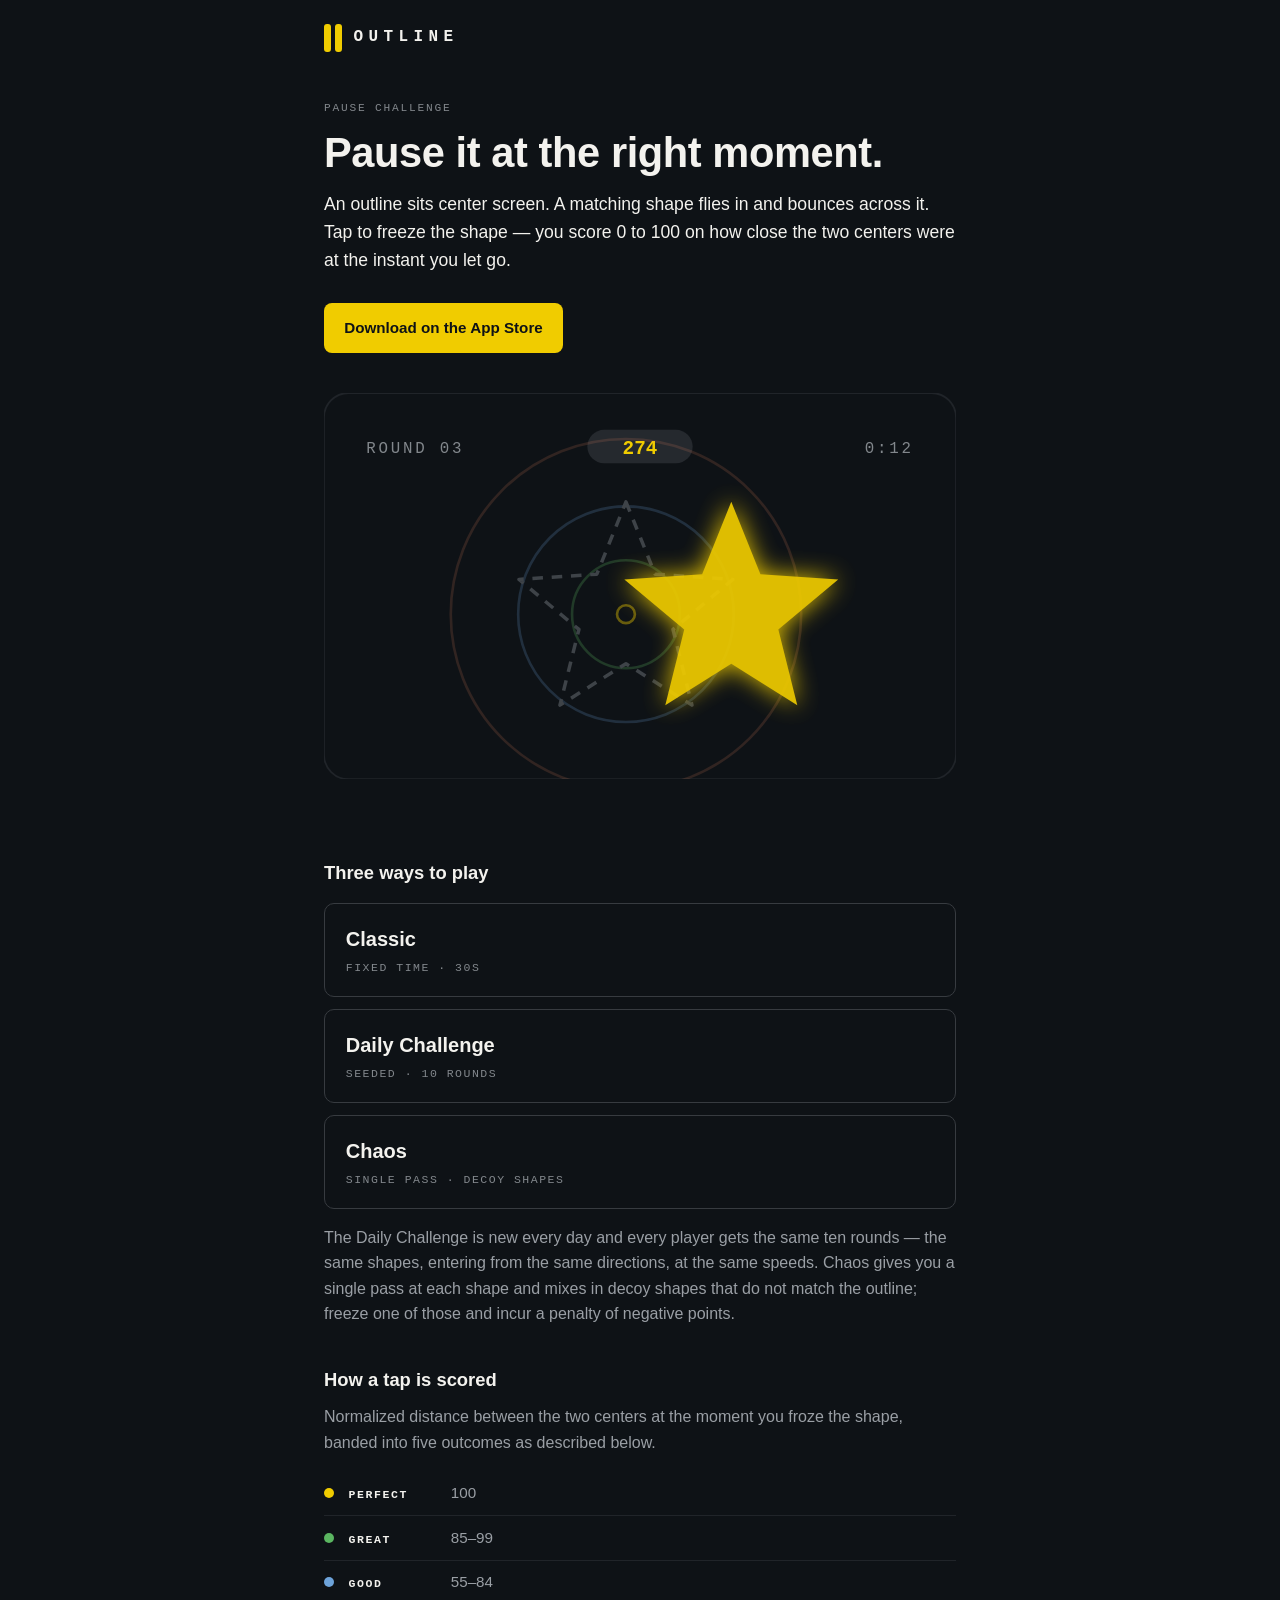
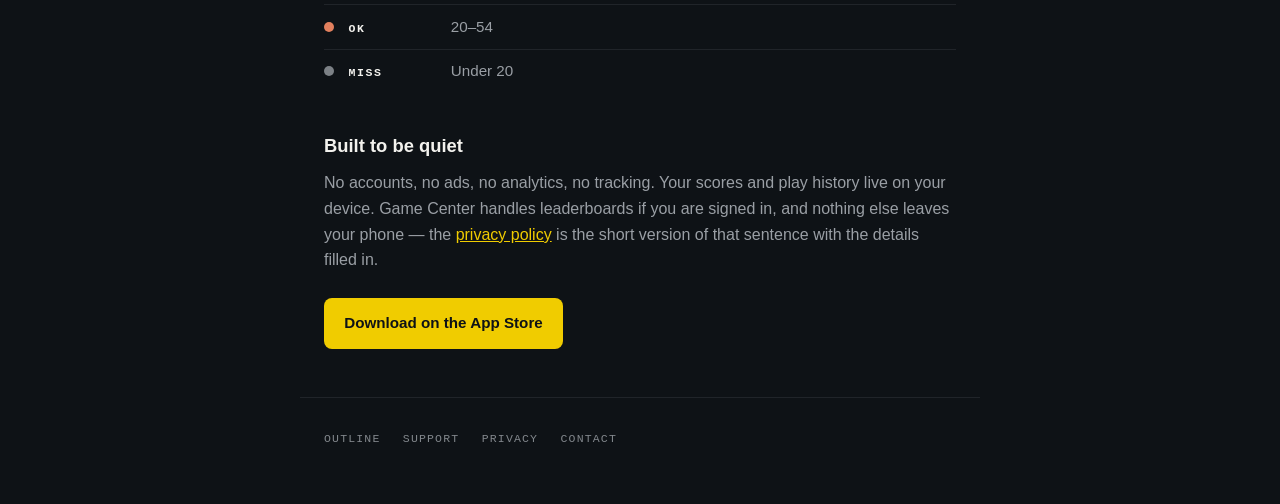
==== index.html @ 8ddeb72d "Drop the note beside the hero download button The button says what it does; "Free · iPhone · iOS 18 " ====
<!DOCTYPE html>
<html lang="en">
<head>
<meta charset="utf-8">
<meta name="viewport" content="width=device-width, initial-scale=1">
<title>Outline — a pause challenge for iPhone</title>
<meta name="description" content="An outline sits center screen. A matching shape flies across it. Tap to freeze it at the moment of best alignment.">
<meta name="apple-itunes-app" content="app-id=6803614824">
<link rel="icon" href="assets/mark.svg">
<link rel="stylesheet" href="assets/site.css">
<style>
  /* No bottom padding: the stage is the last thing in here, and main's own
     top padding is the whole gap to the next section. */
  .hero { max-width: var(--page); margin: 0 auto; padding: 3rem 1.5rem 0; }
  .hero h1 { font-size: 2.6rem; }
  .hero .lead { margin-bottom: 1.8rem; max-width: none; }

  /* The download ask, in the hero and again at the foot of main. Flex rather
     than a bare block so the button sizes to its text without picking up
     stray whitespace below it. */
  .cta { display: flex; }
  .cta-end { margin-top: 1.6rem; }

  .stage { margin: 2.5rem 0 0; }
  .stage svg { width: 100%; height: auto; display: block; }

  .modes { display: grid; gap: 0.8rem; margin: 1rem 0 0; }
  .mode {
    border: 1px solid var(--line-strong); border-radius: 10px;
    padding: 1.15rem 1.3rem;
  }
  .mode h3 { margin: 0 0 0.25rem; font-size: 1.25rem; font-weight: 600; }
  .mode p { margin: 0; font-family: var(--mono); font-size: 0.72rem;
            letter-spacing: 0.13em; text-transform: uppercase; color: var(--label); }

  .zones { display: grid; gap: 0; margin: 1rem 0 0; }
  .zone {
    display: flex; align-items: baseline; gap: 0.9rem;
    padding: 0.6rem 0; border-bottom: 1px solid var(--line);
  }
  .zone:last-child { border-bottom: 0; }
  .zone b {
    font-family: var(--mono); font-size: 0.72rem; letter-spacing: 0.14em;
    width: 5.5rem; flex: none;
  }
  .zone span { color: var(--text-2); font-size: 0.95rem; }
  .zone i {
    width: 10px; height: 10px; border-radius: 50%; flex: none;
    align-self: center;
  }
</style>
</head>
<body>

<div class="masthead">
  <a class="home" href="./">
    <span class="mark"><i></i><i></i></span>
    <span class="wordmark">OUTLINE</span>
  </a>
</div>

<section class="hero">
  <p class="label">Pause Challenge</p>
  <h1>Pause it at the right moment.</h1>
  <p class="lead">
    An outline sits center screen. A matching shape flies in and bounces across
    it. Tap to freeze the shape — you score 0 to 100 on how close the two centers
    were at the instant you let go.
  </p>

  <div class="cta">
    <a class="btn btn-fill" href="https://apps.apple.com/us/app/outline-pause-challenge-game/id6803614824">Download on the App&nbsp;Store</a>
  </div>

  <div class="stage">
    <svg viewBox="0 0 360 220" role="img" aria-label="A dashed star outline center screen with a solid yellow star passing across it.">
      <defs>
        <clipPath id="panel">
          <rect width="360" height="220" rx="14"/>
        </clipPath>
        <filter id="glow" x="-60%" y="-60%" width="220%" height="220%">
          <feGaussianBlur stdDeviation="7" result="b"/>
          <feMerge><feMergeNode in="b"/><feMergeNode in="SourceGraphic"/></feMerge>
        </filter>
      </defs>

      <rect width="360" height="220" rx="14" fill="#0E1216" stroke="#202429"/>

      <!-- HUD: the readouts that sit above the playfield in the app -->
      <text x="24" y="34" fill="#82878C" font-family="ui-monospace, SF Mono, Menlo, monospace"
            font-size="9" letter-spacing="1.6">ROUND 03</text>
      <rect x="150" y="21" width="60" height="19" rx="9.5" fill="#25292E"/>
      <text x="180" y="34.5" fill="#F0CC00" text-anchor="middle"
            font-family="ui-monospace, SF Mono, Menlo, monospace" font-size="11"
            font-weight="600">274</text>
      <text x="336" y="34" fill="#82878C" text-anchor="end"
            font-family="ui-monospace, SF Mono, Menlo, monospace" font-size="9"
            letter-spacing="1.6">0:12</text>

      <!-- Scoring bands, drawn where ScoreCurve actually puts them: its radius
           fractions (0.04 / 0.24 / 0.48 / 0.78) times this shape's size of 128,
           each in its own zone colour. Kept very faint — they are the reason the
           picture is legible, not something to look at. -->
      <g clip-path="url(#panel)" fill="none" stroke-width="1.5">
        <circle cx="172" cy="126" r="99.8" stroke="#E2805E" opacity="0.16"/>
        <circle cx="172" cy="126" r="61.4" stroke="#6DA3DA" opacity="0.2"/>
        <circle cx="172" cy="126" r="30.7" stroke="#5BB661" opacity="0.24"/>
        <circle cx="172" cy="126" r="5.1" stroke="#F0CC00" opacity="0.4"/>
      </g>

      <!-- The target outline -->
      <polygon points="172.0,62.0 188.6,103.2 232.9,106.2 198.8,134.7 209.6,177.8 172.0,154.2 134.4,177.8 145.2,134.7 111.1,106.2 155.4,103.2"
               fill="none" stroke="#3E4348" stroke-width="2" stroke-dasharray="6 5"
               stroke-linejoin="round"/>

      <!-- The shape mid-pass, a little off center — the moment before the tap -->
      <polygon points="232.0,62.0 248.6,103.2 292.9,106.2 258.8,134.7 269.6,177.8 232.0,154.2 194.4,177.8 205.2,134.7 171.1,106.2 215.4,103.2"
               fill="#F0CC00" opacity="0.92" filter="url(#glow)" stroke-linejoin="round"/>
    </svg>
  </div>
</section>

<main>

  <h2>Three ways to play</h2>
  <div class="modes">
    <div class="mode">
      <h3>Classic</h3>
      <p>Fixed time · 30s</p>
    </div>
    <div class="mode">
      <h3>Daily Challenge</h3>
      <p>Seeded · 10 rounds</p>
    </div>
    <div class="mode">
      <h3>Chaos</h3>
      <p>Single Pass · decoy shapes</p>
    </div>
  </div>
  <p style="margin-top:1rem">
    The Daily Challenge is new every day and every player gets the same ten
    rounds — the same shapes, entering from the same directions, at the same
    speeds. Chaos gives you a single pass at each shape and mixes in decoy shapes
    that do not match the outline; freeze one of those and incur a penalty of
    negative points.
  </p>

  <h2>How a tap is scored</h2>
  <p>
    Normalized distance between the two centers at the moment you froze the
    shape, banded into five outcomes as described below.
  </p>
  <div class="zones">
    <div class="zone"><i style="background:var(--perfect)"></i><b>PERFECT</b><span>100</span></div>
    <div class="zone"><i style="background:var(--great)"></i><b>GREAT</b><span>85–99</span></div>
    <div class="zone"><i style="background:var(--good)"></i><b>GOOD</b><span>55–84</span></div>
    <div class="zone"><i style="background:var(--ok)"></i><b>OK</b><span>20–54</span></div>
    <div class="zone"><i style="background:var(--miss)"></i><b>MISS</b><span>Under 20</span></div>
  </div>

  <h2>Built to be quiet</h2>
  <p>
    No accounts, no ads, no analytics, no tracking. Your scores and play history
    live on your device. Game Center handles leaderboards if you are signed in,
    and nothing else leaves your phone — the
    <a href="privacy/">privacy policy</a> is the short version of that sentence
    with the details filled in.
  </p>

  <div class="cta cta-end">
    <a class="btn btn-fill" href="https://apps.apple.com/us/app/outline-pause-challenge-game/id6803614824">Download on the App&nbsp;Store</a>
  </div>

</main>

<footer>
  <span>Outline</span>
  <a href="support/">Support</a>
  <a href="privacy/">Privacy</a>
  <a href="mailto:alcock.jc@gmail.com">Contact</a>
</footer>

</body>
</html>
---- assets/site.css ----
/* Outline — site tokens.
   Colours are transcribed from Outline/Design/Palette.swift so the site and the
   app are one object. Keep them in step: the app is the source of truth. */

:root {
  color-scheme: dark;

  /* Surfaces */
  --ground: #0E1216;
  --surface: #25292E;

  /* Lines */
  --line: #202429;
  --line-strong: #373B40;
  --line-active: #51565B;
  --line-target: #3E4348;

  /* Text */
  --text: #F3F2EE;
  --text-2: #9A9FA5;
  --label: #82878C;

  /* Accent */
  --yellow: #F0CC00;
  --yellow-pressed: #C0A300;
  --on-yellow: #0E1216;

  /* Score zones */
  --perfect: #F0CC00;
  --great: #5BB661;
  --good: #6DA3DA;
  --ok: #E2805E;
  --miss: #7C8186;
  --penalty: #E04F6B;

  /* Type. SF Mono for anything that reads as an instrument, SF Pro for prose —
     the same split Typography.swift makes in the app. */
  --mono: ui-monospace, "SF Mono", SFMono-Regular, Menlo, monospace;
  --sans: -apple-system, BlinkMacSystemFont, "Segoe UI", Roboto, Helvetica, Arial, sans-serif;

  --page: 680px;
}

* { box-sizing: border-box; }

body {
  margin: 0;
  background: var(--ground);
  color: var(--text);
  font-family: var(--sans);
  font-size: 16px;
  line-height: 1.6;
  -webkit-font-smoothing: antialiased;
}

a { color: var(--yellow); }

/* ---- Header: the mark, the name, and a link back to the top level ---- */

.masthead {
  max-width: var(--page);
  margin: 0 auto;
  padding: 1.5rem 1.5rem 0;
  display: flex;
  align-items: center;
  gap: 0.7rem;
}

.masthead a.home {
  display: flex;
  align-items: center;
  gap: 0.7rem;
  text-decoration: none;
  color: inherit;
}

.wordmark {
  font-family: var(--mono);
  font-weight: 600;
  font-size: 1rem;
  letter-spacing: 0.34em;
  /* Tracking also adds a gap after the final letter; pull it back so the word
     sits optically square against the mark. Same fix Wordmark.swift makes. */
  margin-right: -0.34em;
  color: var(--text);
}

/* Two yellow bars — PauseMark, in ratios rather than numbers. */
.mark {
  display: inline-flex;
  gap: 0.17em;
  font-size: var(--mark-size, 28px);
}
.mark i {
  display: block;
  width: 0.24em;
  height: 1em;
  background: var(--yellow);
  border-radius: 0.108em; /* barWidth * 0.45 */
}

/* ---- Shared blocks ---- */

main {
  max-width: var(--page);
  margin: 0 auto;
  padding: 2.5rem 1.5rem 3rem;
}

.label {
  font-family: var(--mono);
  font-size: 0.7rem;
  font-weight: 500;
  letter-spacing: 0.16em;
  text-transform: uppercase;
  color: var(--label);
  margin: 0 0 0.7rem;
}

h1 {
  font-size: 2.1rem;
  line-height: 1.15;
  letter-spacing: -0.01em;
  font-weight: 600;
  margin: 0 0 0.8rem;
}

h2 {
  font-size: 1.15rem;
  font-weight: 600;
  margin: 2.4rem 0 0.6rem;
}

p { margin: 0 0 1rem; color: var(--text-2); }
p.lead { color: var(--text); font-size: 1.1rem; max-width: 46ch; }

.panel {
  border: 1px solid var(--line-strong);
  border-radius: 10px;
  background: transparent;
  padding: 1.5rem 1.6rem;
}

.panel h2 { margin-top: 0; }

.btn {
  display: inline-flex;
  align-items: center;
  gap: 0.5rem;
  text-decoration: none;
  font-family: var(--sans);
  font-weight: 600;
  font-size: 0.95rem;
  padding: 0.75rem 1.2rem;
  border-radius: 8px;
  border: 1.5px solid transparent;
}
.btn-fill { background: var(--yellow); color: var(--on-yellow); }
.btn-fill:hover { background: var(--yellow-pressed); }
.btn-quiet { color: var(--text); border-color: var(--line-strong); }
.btn-quiet:hover { border-color: var(--line-active); }

footer {
  max-width: var(--page);
  margin: 0 auto;
  padding: 2rem 1.5rem 3.5rem;
  border-top: 1px solid var(--line);
  font-family: var(--mono);
  font-size: 0.72rem;
  letter-spacing: 0.1em;
  text-transform: uppercase;
  color: var(--label);
  display: flex;
  flex-wrap: wrap;
  gap: 0.4rem 1.4rem;
}
footer a { color: var(--label); text-decoration: none; }
footer a:hover { color: var(--text-2); }

@media (max-width: 480px) {
  h1 { font-size: 1.7rem; }
}
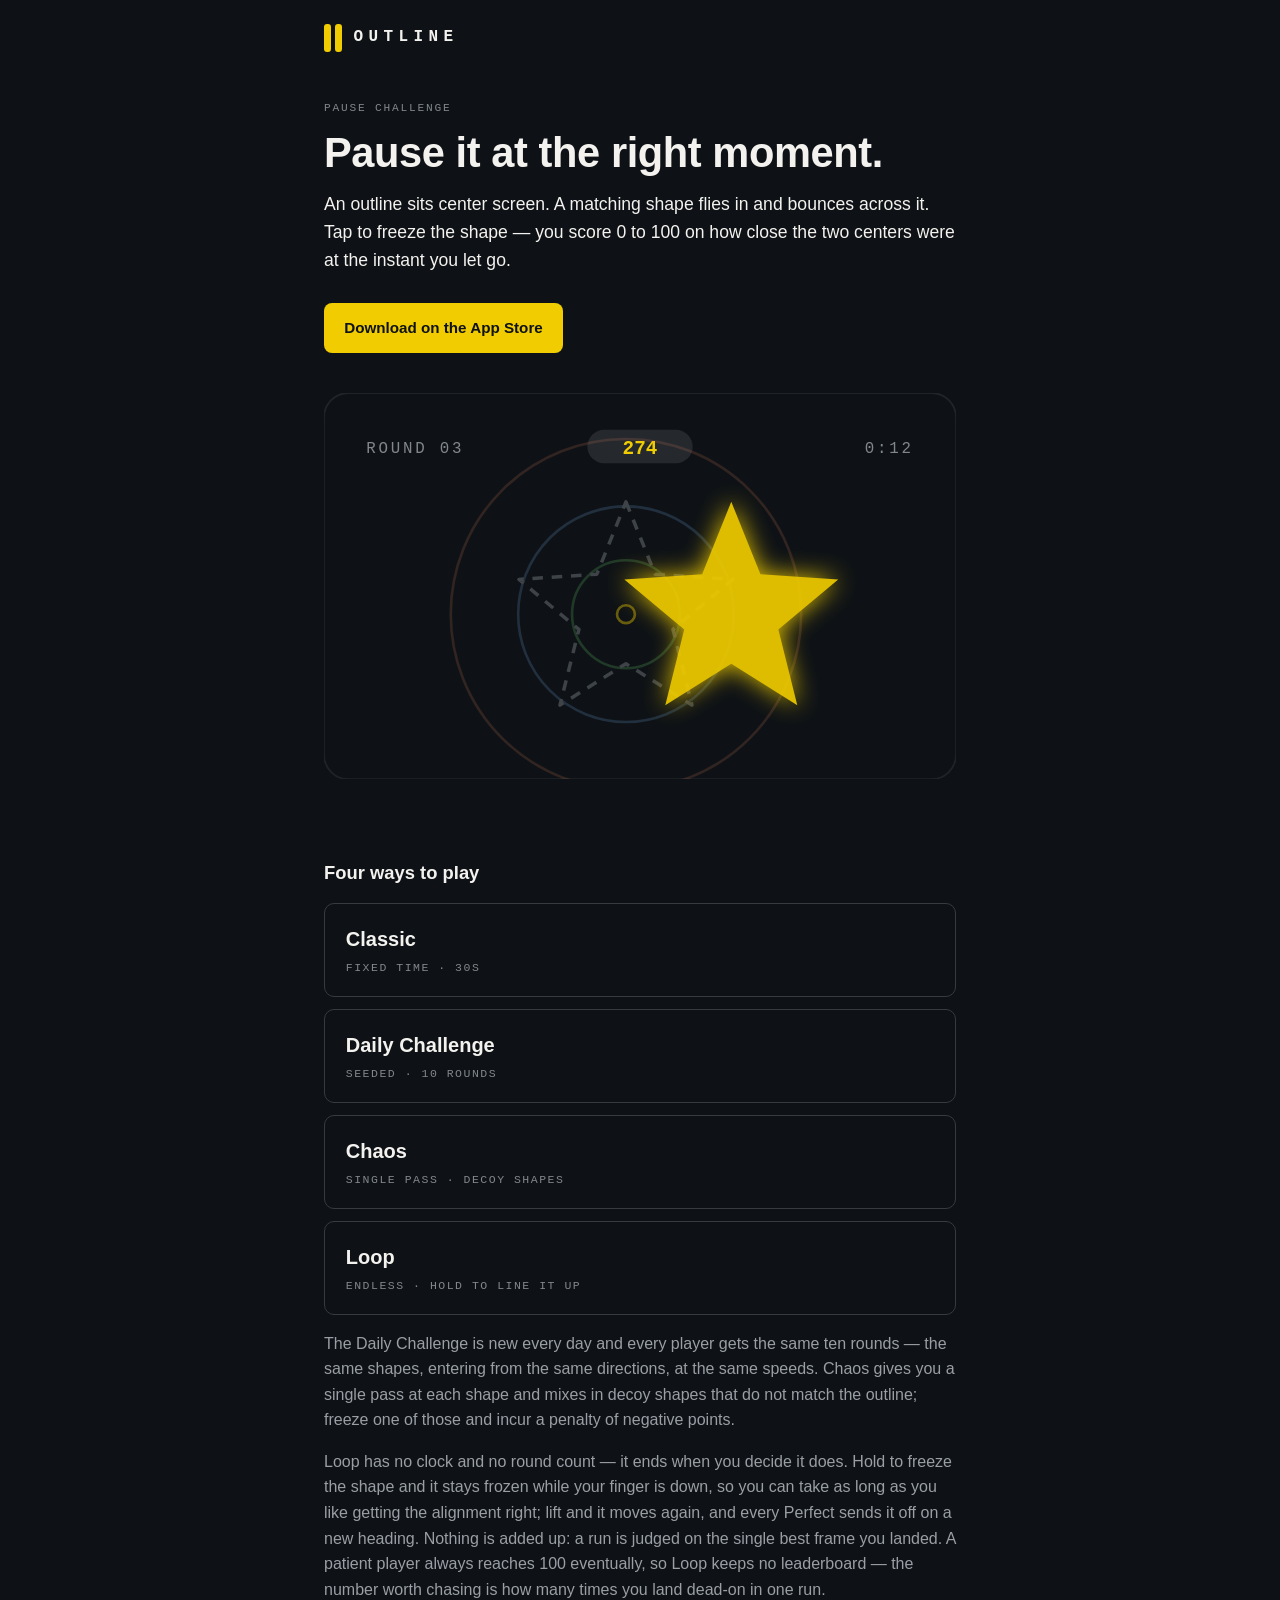
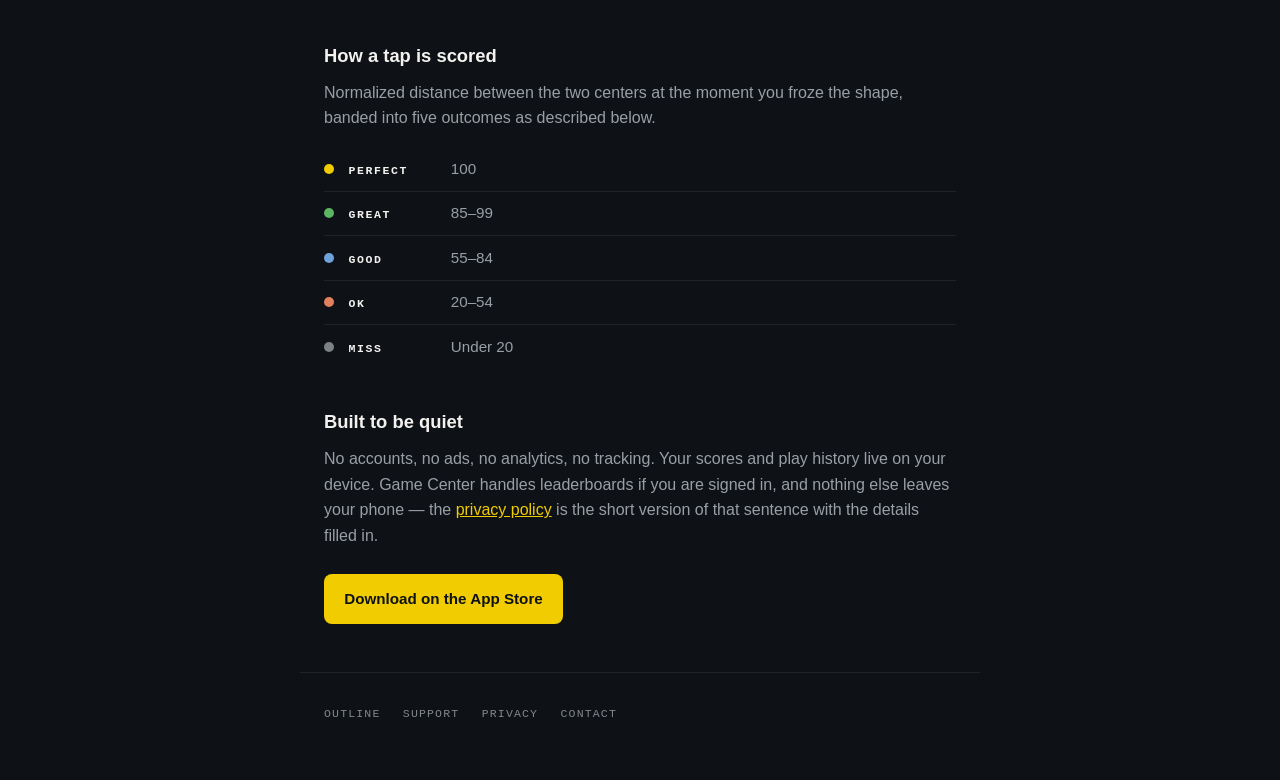
==== commit c468a234: "Add Loop to the modes section 0.8.6 is live on the App Store, so the mode a share recipient may have" ====
--- a/index.html
+++ b/index.html
@@ -122,7 +122,7 @@
 
 <main>
 
-  <h2>Three ways to play</h2>
+  <h2>Four ways to play</h2>
   <div class="modes">
     <div class="mode">
       <h3>Classic</h3>
@@ -136,6 +136,10 @@
       <h3>Chaos</h3>
       <p>Single Pass · decoy shapes</p>
     </div>
+    <div class="mode">
+      <h3>Loop</h3>
+      <p>Endless · hold to line it up</p>
+    </div>
   </div>
   <p style="margin-top:1rem">
     The Daily Challenge is new every day and every player gets the same ten
@@ -143,6 +147,15 @@
     speeds. Chaos gives you a single pass at each shape and mixes in decoy shapes
     that do not match the outline; freeze one of those and incur a penalty of
     negative points.
+  </p>
+  <p>
+    Loop has no clock and no round count — it ends when you decide it does.
+    Hold to freeze the shape and it stays frozen while your finger is down, so
+    you can take as long as you like getting the alignment right; lift and it
+    moves again, and every Perfect sends it off on a new heading. Nothing is
+    added up: a run is judged on the single best frame you landed. A patient
+    player always reaches 100 eventually, so Loop keeps no leaderboard — the
+    number worth chasing is how many times you land dead-on in one run.
   </p>
 
   <h2>How a tap is scored</h2>
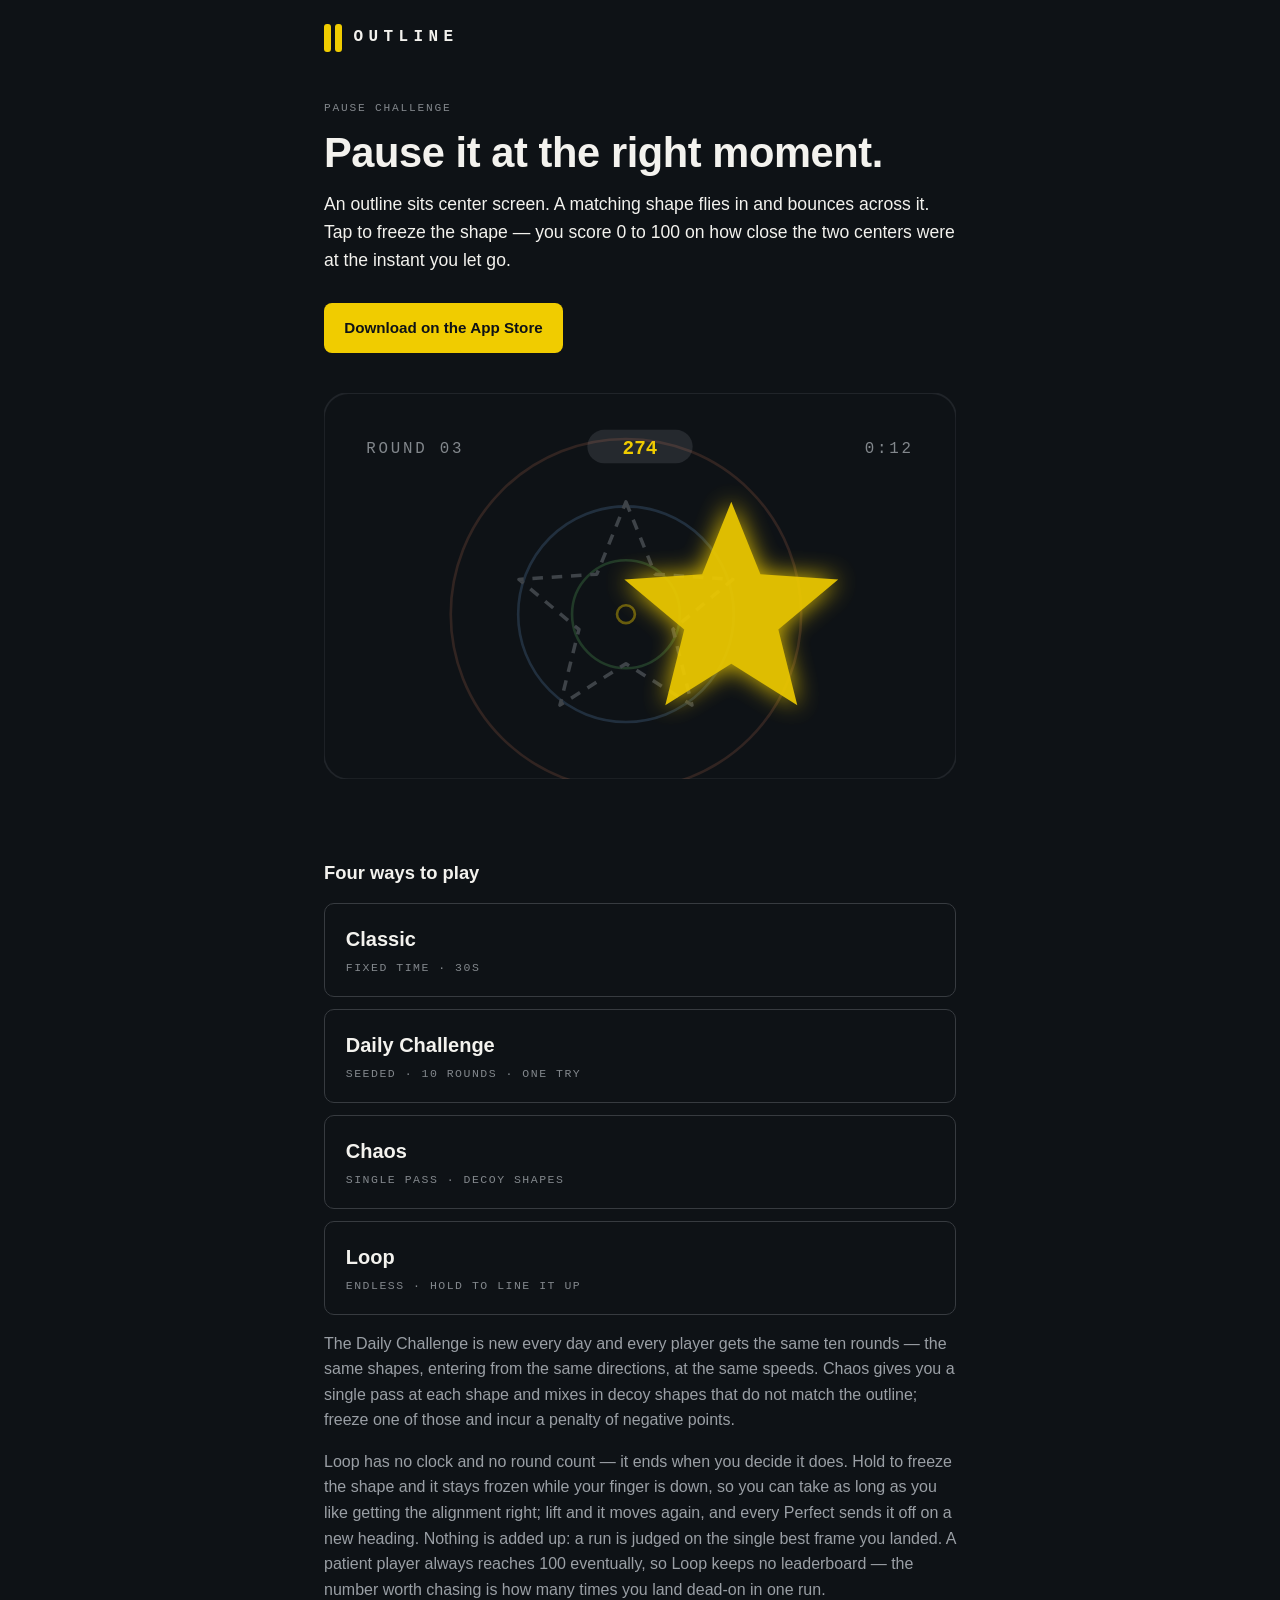
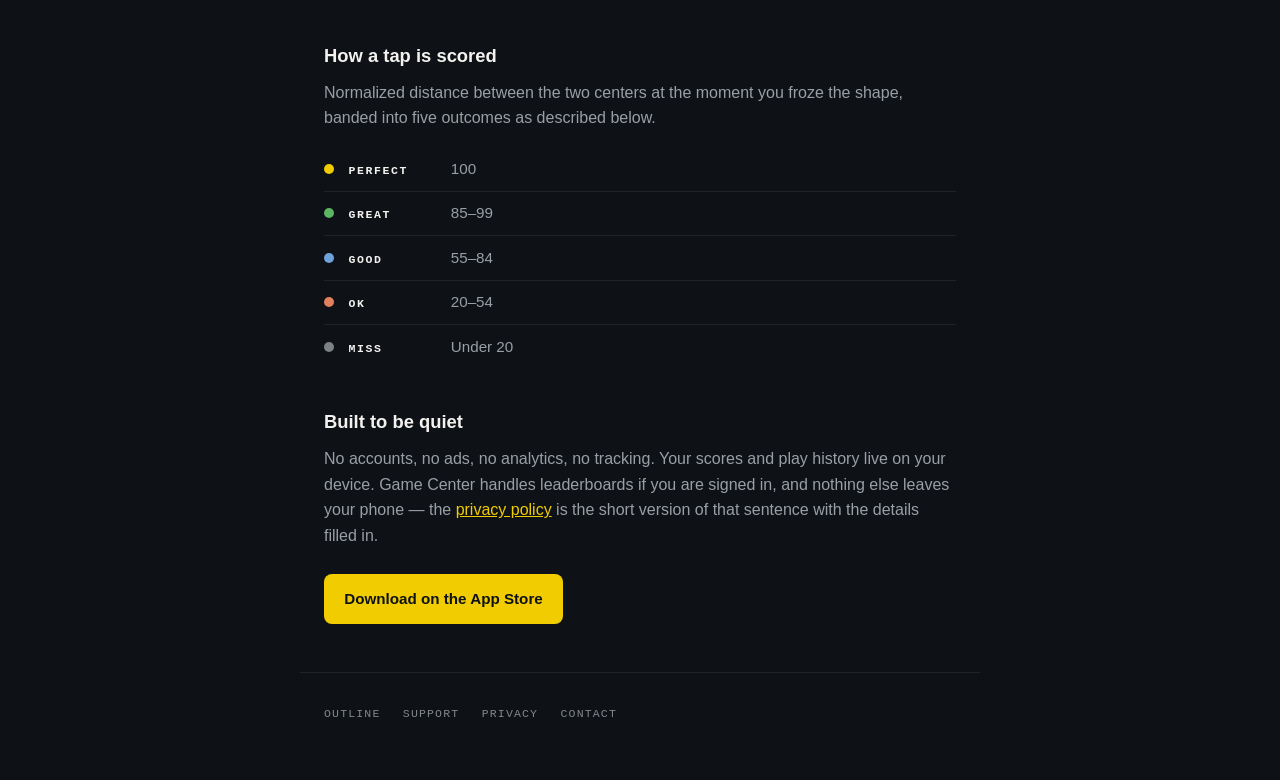
==== commit 5e65b4c3: "Note the Daily's one attempt on its card The app's card reads "#N · 10 rounds · one try"; this page " ====
--- a/index.html
+++ b/index.html
@@ -130,7 +130,7 @@
     </div>
     <div class="mode">
       <h3>Daily Challenge</h3>
-      <p>Seeded · 10 rounds</p>
+      <p>Seeded · 10 rounds · one try</p>
     </div>
     <div class="mode">
       <h3>Chaos</h3>
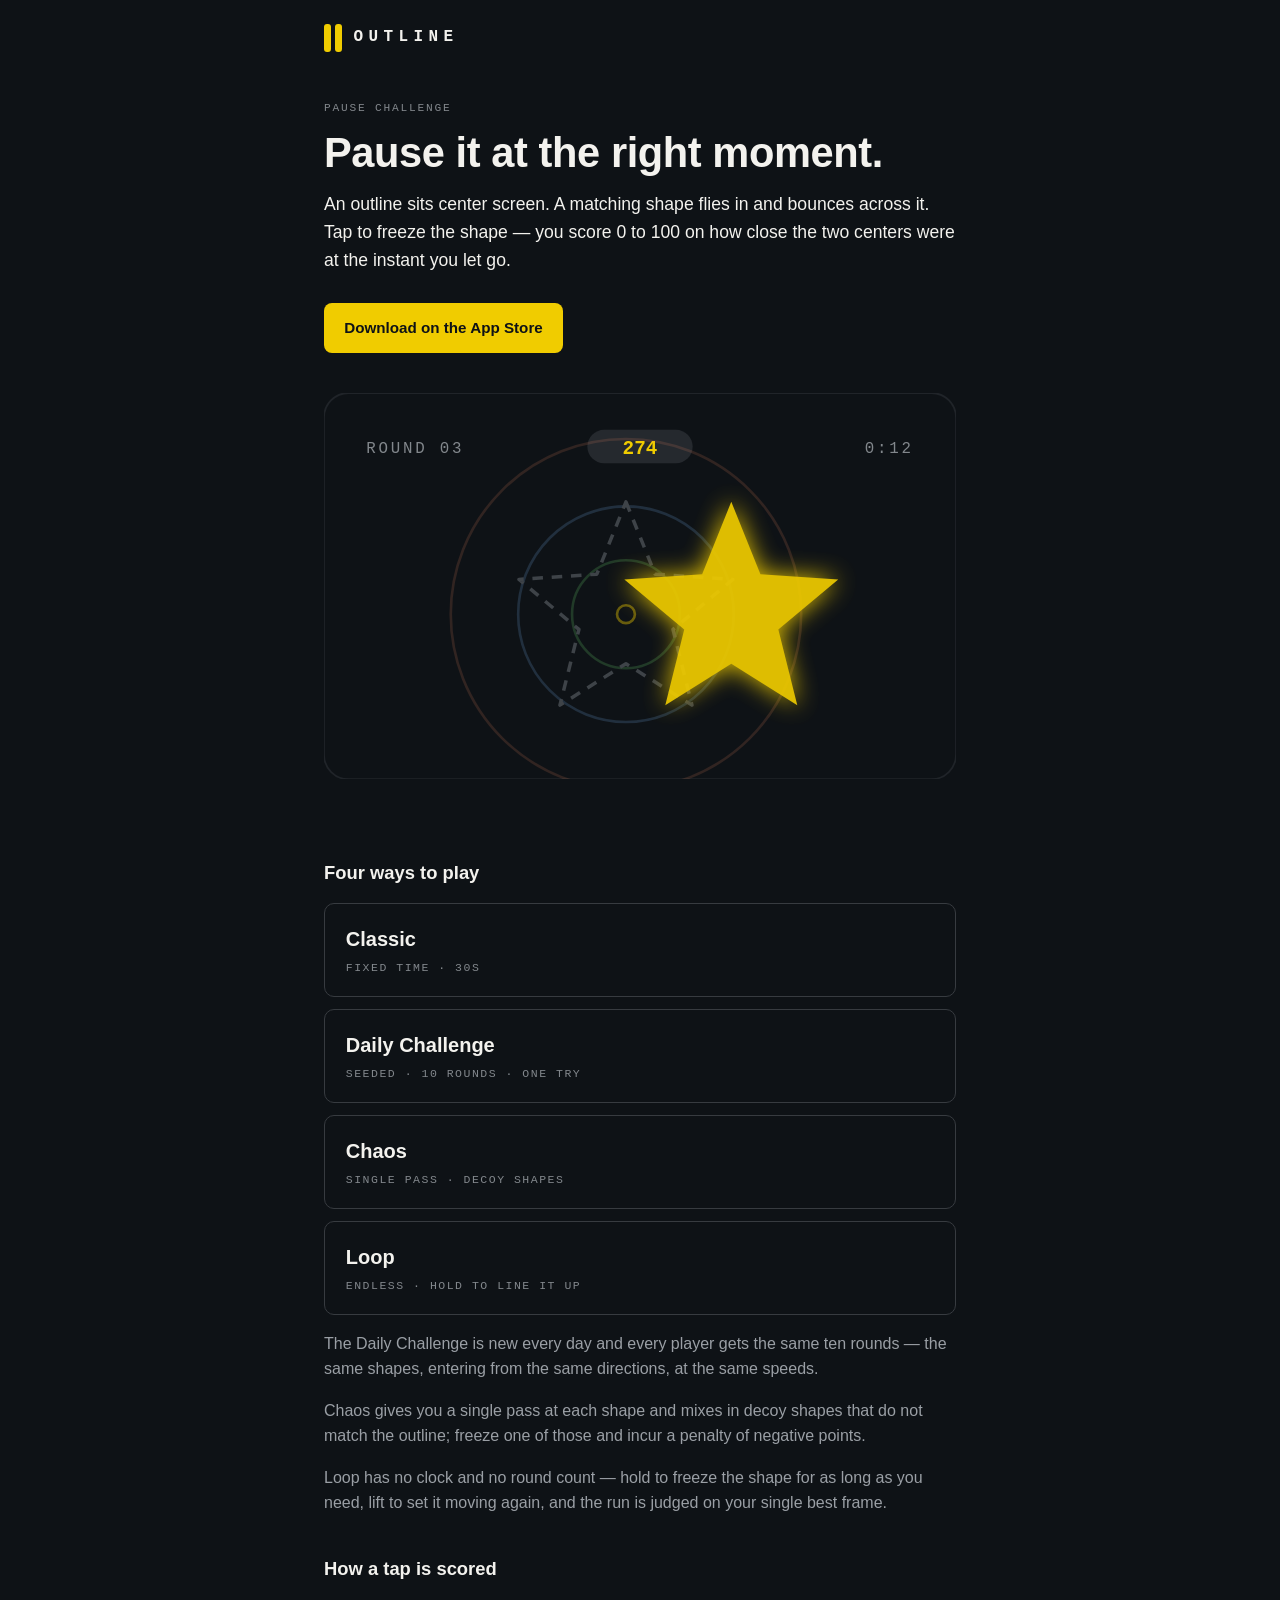
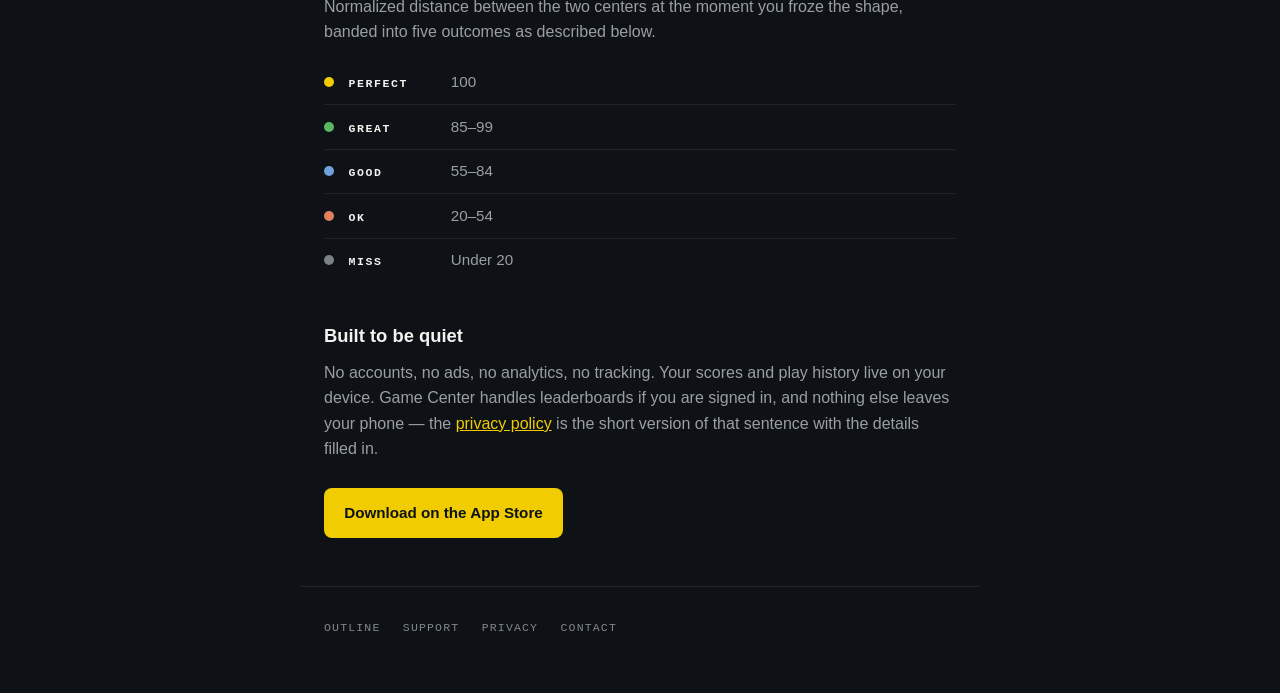
==== commit 2222b198: "Give each mode one sentence of its own Daily and Chaos shared a paragraph, so the block read as pros" ====
--- a/index.html
+++ b/index.html
@@ -144,18 +144,17 @@
   <p style="margin-top:1rem">
     The Daily Challenge is new every day and every player gets the same ten
     rounds — the same shapes, entering from the same directions, at the same
-    speeds. Chaos gives you a single pass at each shape and mixes in decoy shapes
+    speeds.
+  </p>
+  <p>
+    Chaos gives you a single pass at each shape and mixes in decoy shapes
     that do not match the outline; freeze one of those and incur a penalty of
     negative points.
   </p>
   <p>
-    Loop has no clock and no round count — it ends when you decide it does.
-    Hold to freeze the shape and it stays frozen while your finger is down, so
-    you can take as long as you like getting the alignment right; lift and it
-    moves again, and every Perfect sends it off on a new heading. Nothing is
-    added up: a run is judged on the single best frame you landed. A patient
-    player always reaches 100 eventually, so Loop keeps no leaderboard — the
-    number worth chasing is how many times you land dead-on in one run.
+    Loop has no clock and no round count — hold to freeze the shape for as long
+    as you need, lift to set it moving again, and the run is judged on your
+    single best frame.
   </p>
 
   <h2>How a tap is scored</h2>
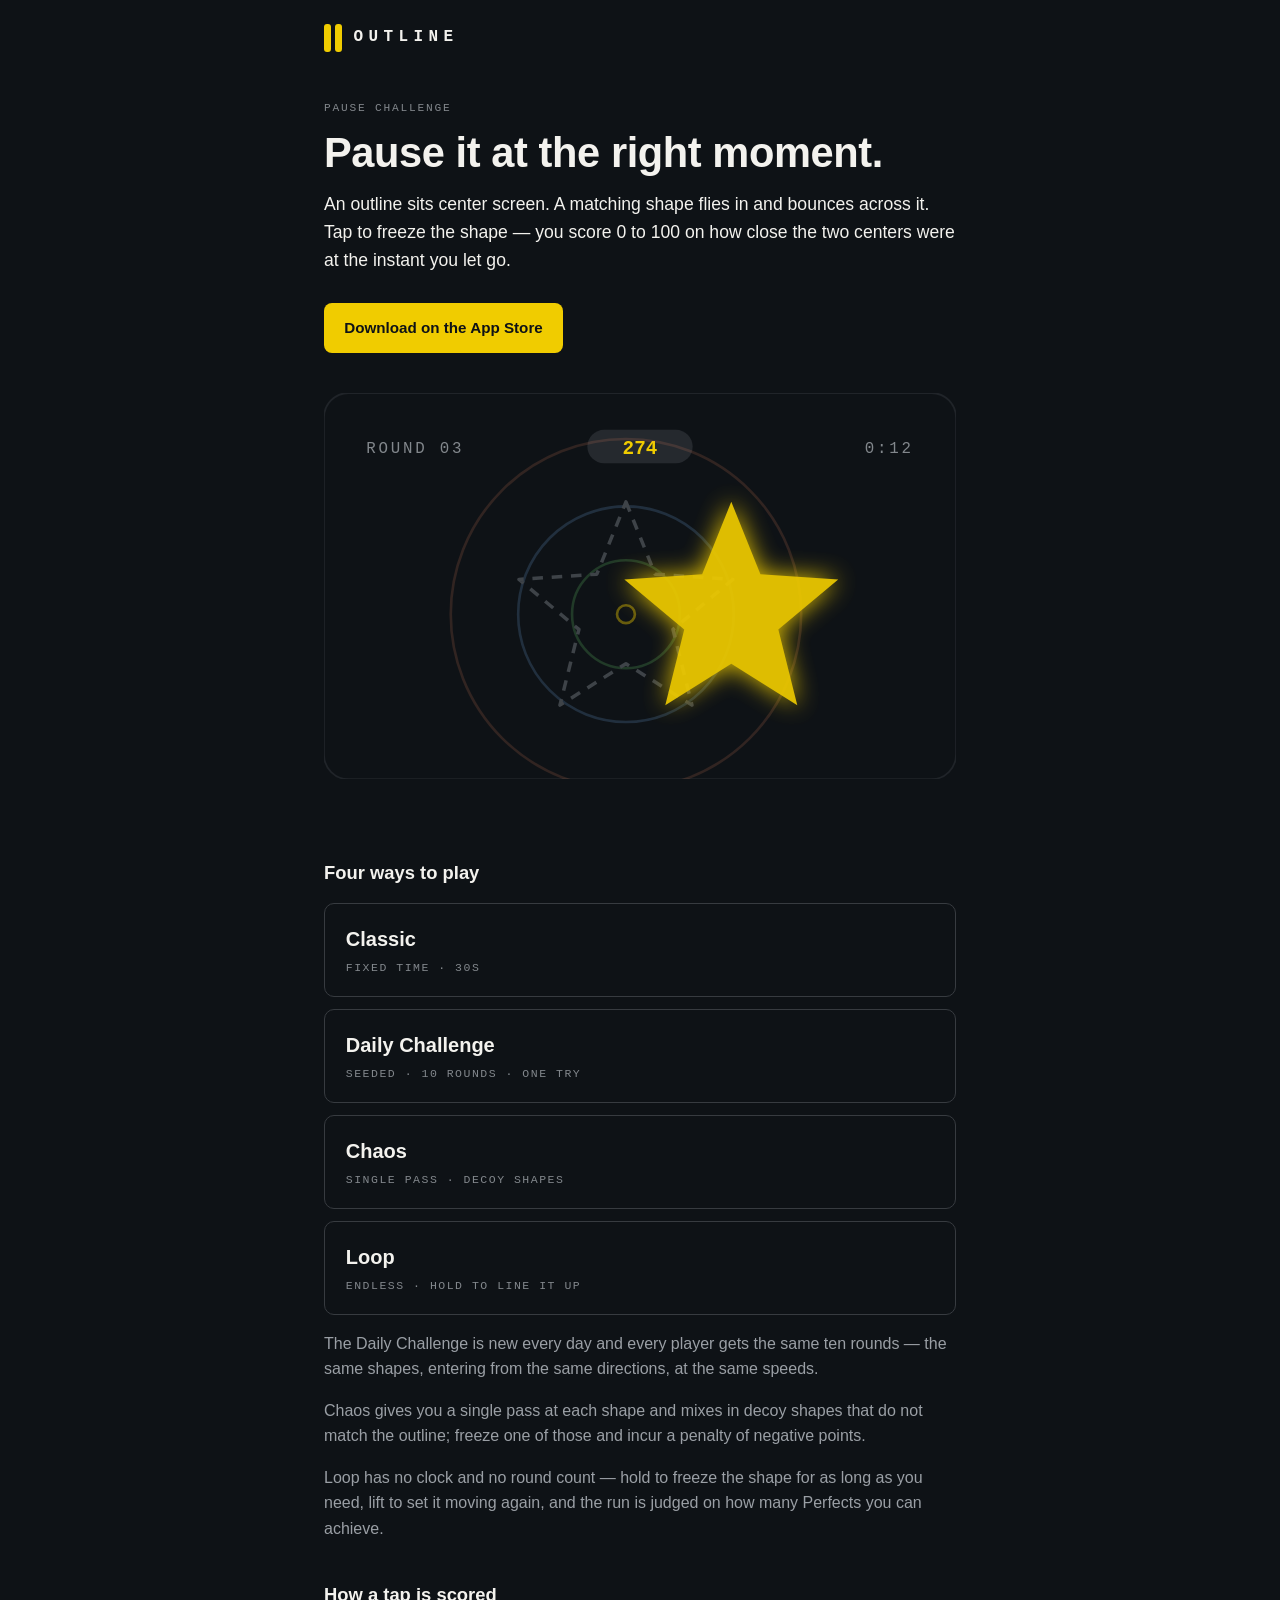
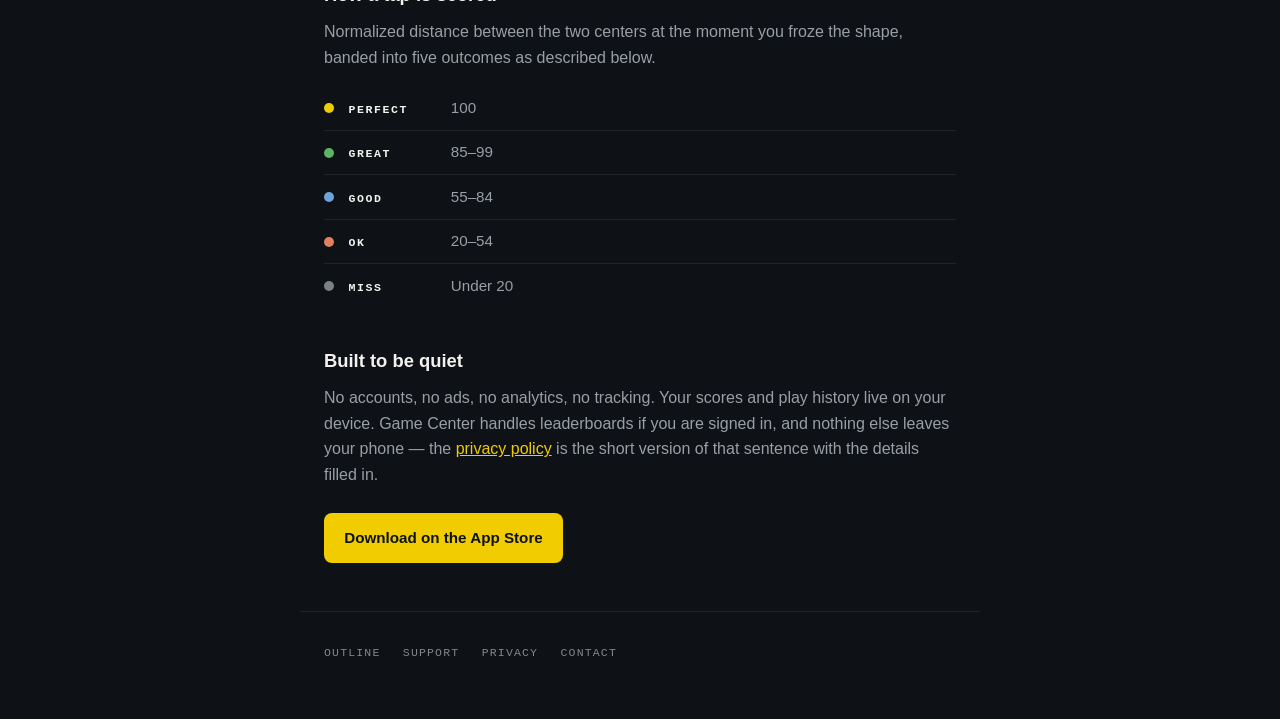
==== commit 338133b6: "Judge a Loop run on its Perfects, not its best frame "Single best frame" described the headline fiel" ====
--- a/index.html
+++ b/index.html
@@ -153,8 +153,8 @@
   </p>
   <p>
     Loop has no clock and no round count — hold to freeze the shape for as long
-    as you need, lift to set it moving again, and the run is judged on your
-    single best frame.
+    as you need, lift to set it moving again, and the run is judged on how many
+    Perfects you can achieve.
   </p>
 
   <h2>How a tap is scored</h2>
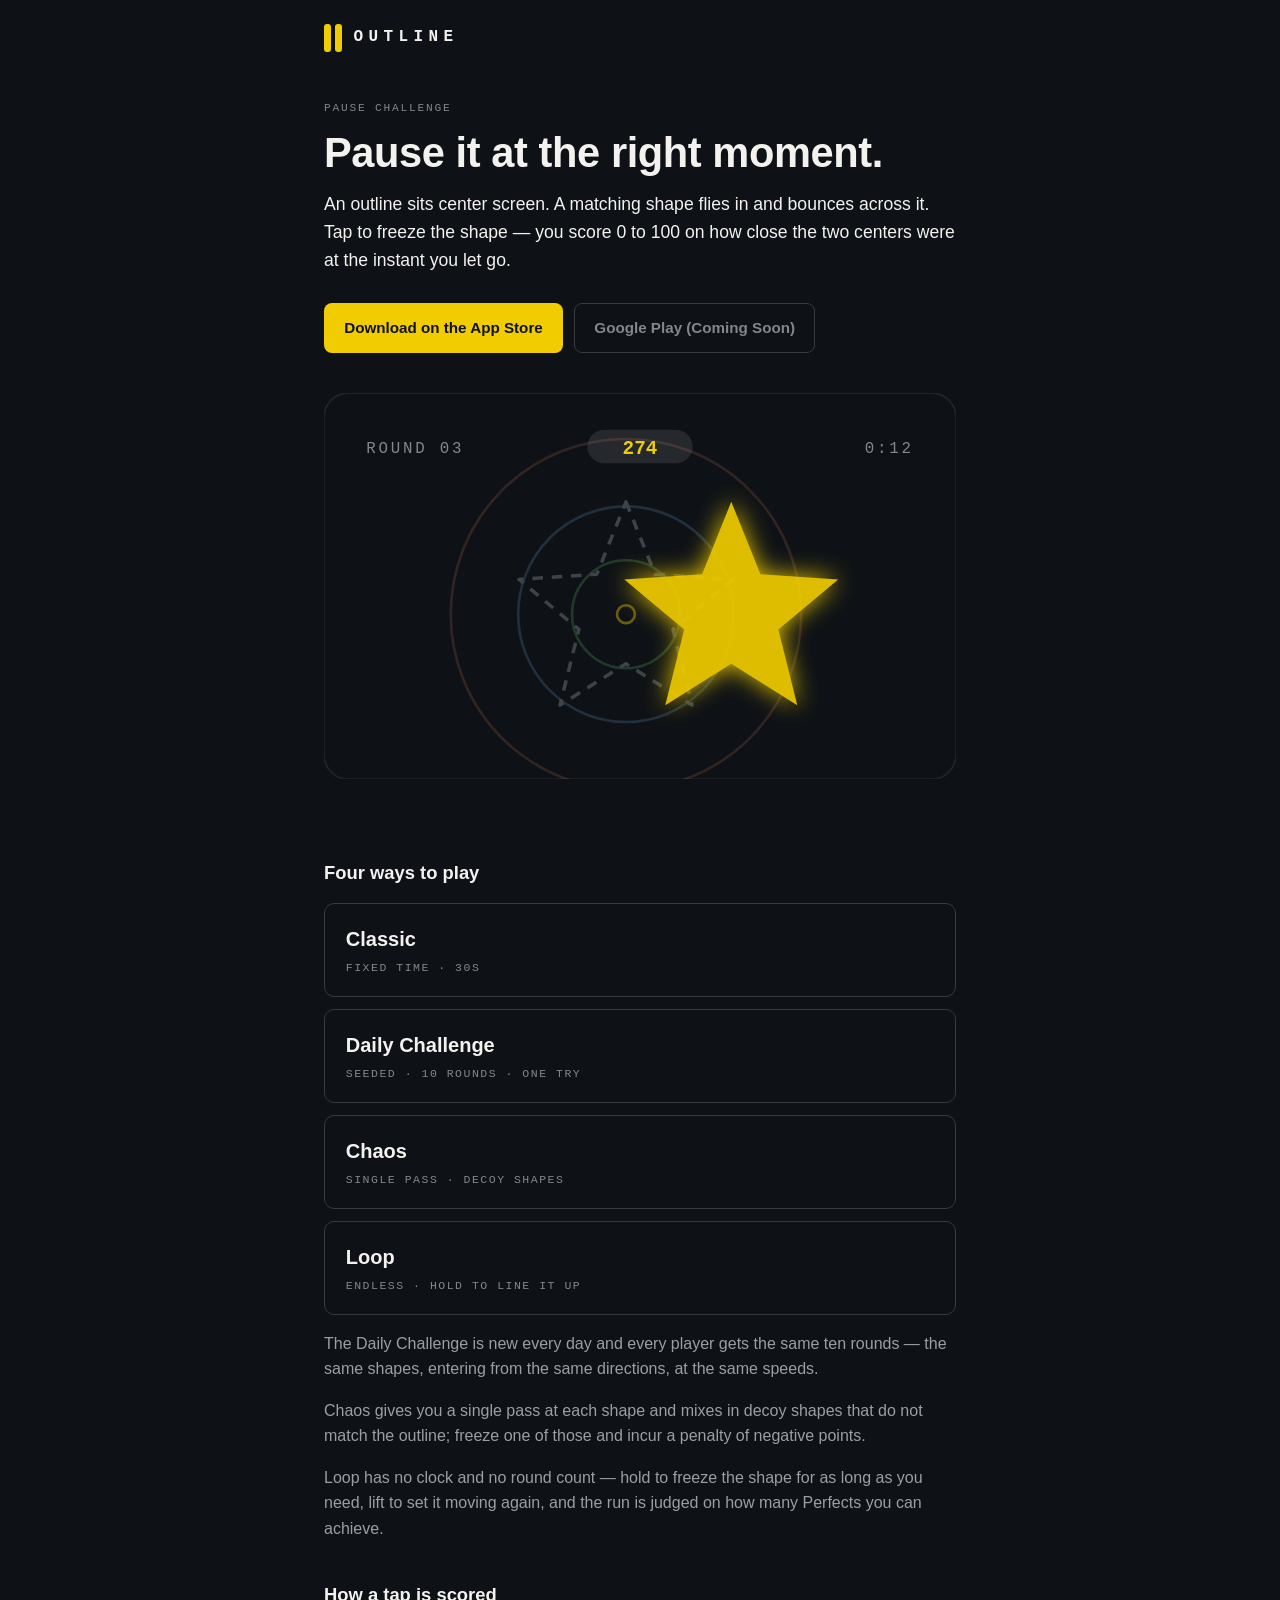
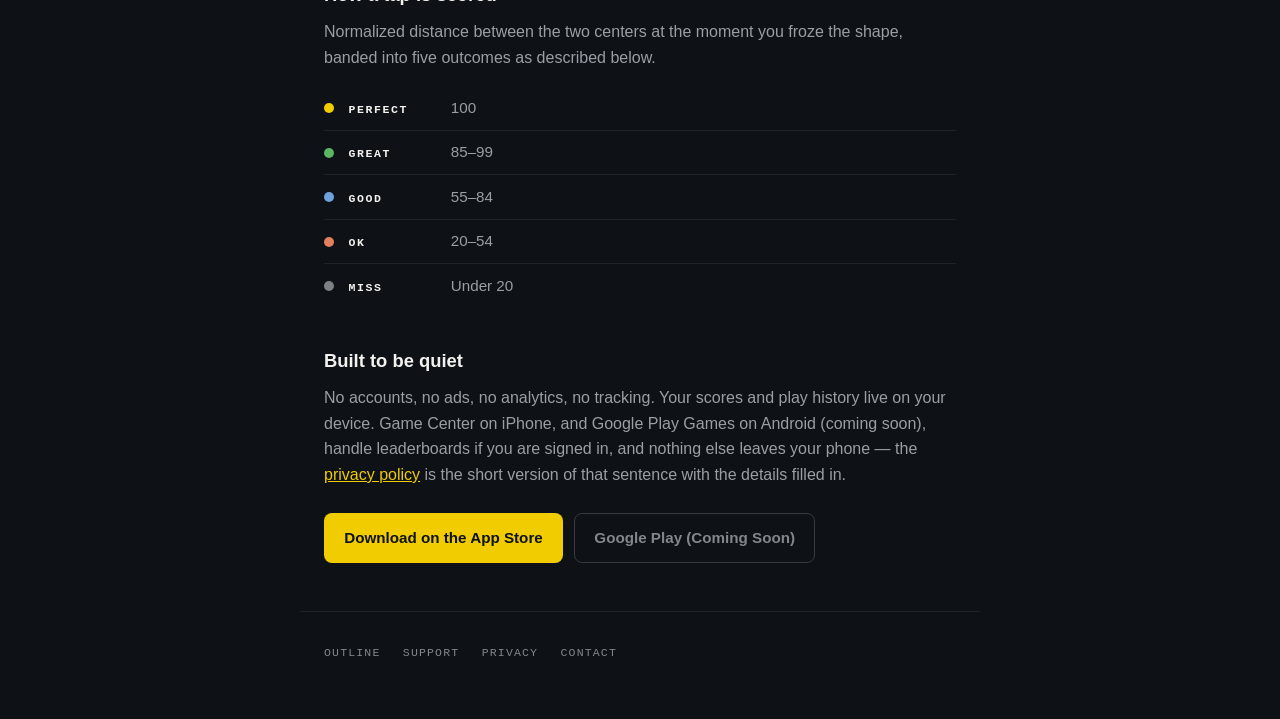
==== commit cc837fcb: "Make room for Android on the site, with Google Play coming soon The home page offers Google Play bes" ====
--- a/index.html
+++ b/index.html
@@ -3,9 +3,18 @@
 <head>
 <meta charset="utf-8">
 <meta name="viewport" content="width=device-width, initial-scale=1">
-<title>Outline — a pause challenge for iPhone</title>
+<title>Outline — a pause challenge for iPhone and Android</title>
 <meta name="description" content="An outline sits center screen. A matching shape flies across it. Tap to freeze it at the moment of best alignment.">
-<meta name="apple-itunes-app" content="app-id=6803614824">
+<!-- The Smart App Banner, and the only way a web page can offer an App Clip:
+     Safari renders it itself, and there is no link or button we could put in
+     the page to do the same job. app-id stays alongside the clip's bundle id
+     as the fallback — it is what anyone on an older system, or on a device
+     where the clip cannot run, is offered instead. app-clip-display=card asks
+     Safari for the full App Clip card rather than the thin banner, which is
+     easy to miss; it is one tap to dismiss. Safari shows the clip half only
+     because the clip is published and outline-game.pages.dev serves
+     /.well-known/apple-app-site-association naming it. -->
+<meta name="apple-itunes-app" content="app-id=6803614824, app-clip-bundle-id=com.jeffalcock.outline.Clip, app-clip-display=card">
 <link rel="icon" href="assets/mark.svg">
 <link rel="stylesheet" href="assets/site.css">
 <style>
@@ -18,7 +27,12 @@
   /* The download ask, in the hero and again at the foot of main. Flex rather
      than a bare block so the button sizes to its text without picking up
      stray whitespace below it. */
-  .cta { display: flex; }
+  .cta { display: flex; flex-wrap: wrap; gap: 0.7rem; }
+  /* Google Play's place in the download ask, held until the Play listing is
+     public. A span, not a link: there is nowhere for it to go yet. When it
+     does, it becomes an <a> to the listing and loses btn-soon. */
+  .btn-soon { color: var(--label); cursor: default; }
+  .btn-soon:hover { border-color: var(--line-strong); }
   .cta-end { margin-top: 1.6rem; }
 
   .stage { margin: 2.5rem 0 0; }
@@ -70,6 +84,7 @@
 
   <div class="cta">
     <a class="btn btn-fill" href="https://apps.apple.com/us/app/outline-pause-challenge-game/id6803614824">Download on the App&nbsp;Store</a>
+    <span class="btn btn-quiet btn-soon" aria-disabled="true">Google&nbsp;Play (Coming&nbsp;Soon)</span>
   </div>
 
   <div class="stage">
@@ -173,14 +188,16 @@
   <h2>Built to be quiet</h2>
   <p>
     No accounts, no ads, no analytics, no tracking. Your scores and play history
-    live on your device. Game Center handles leaderboards if you are signed in,
-    and nothing else leaves your phone — the
+    live on your device. Game Center on iPhone, and Google Play Games on Android
+    (coming soon), handle leaderboards if you are signed in, and nothing else
+    leaves your phone — the
     <a href="privacy/">privacy policy</a> is the short version of that sentence
     with the details filled in.
   </p>
 
   <div class="cta cta-end">
     <a class="btn btn-fill" href="https://apps.apple.com/us/app/outline-pause-challenge-game/id6803614824">Download on the App&nbsp;Store</a>
+    <span class="btn btn-quiet btn-soon" aria-disabled="true">Google&nbsp;Play (Coming&nbsp;Soon)</span>
   </div>
 
 </main>
